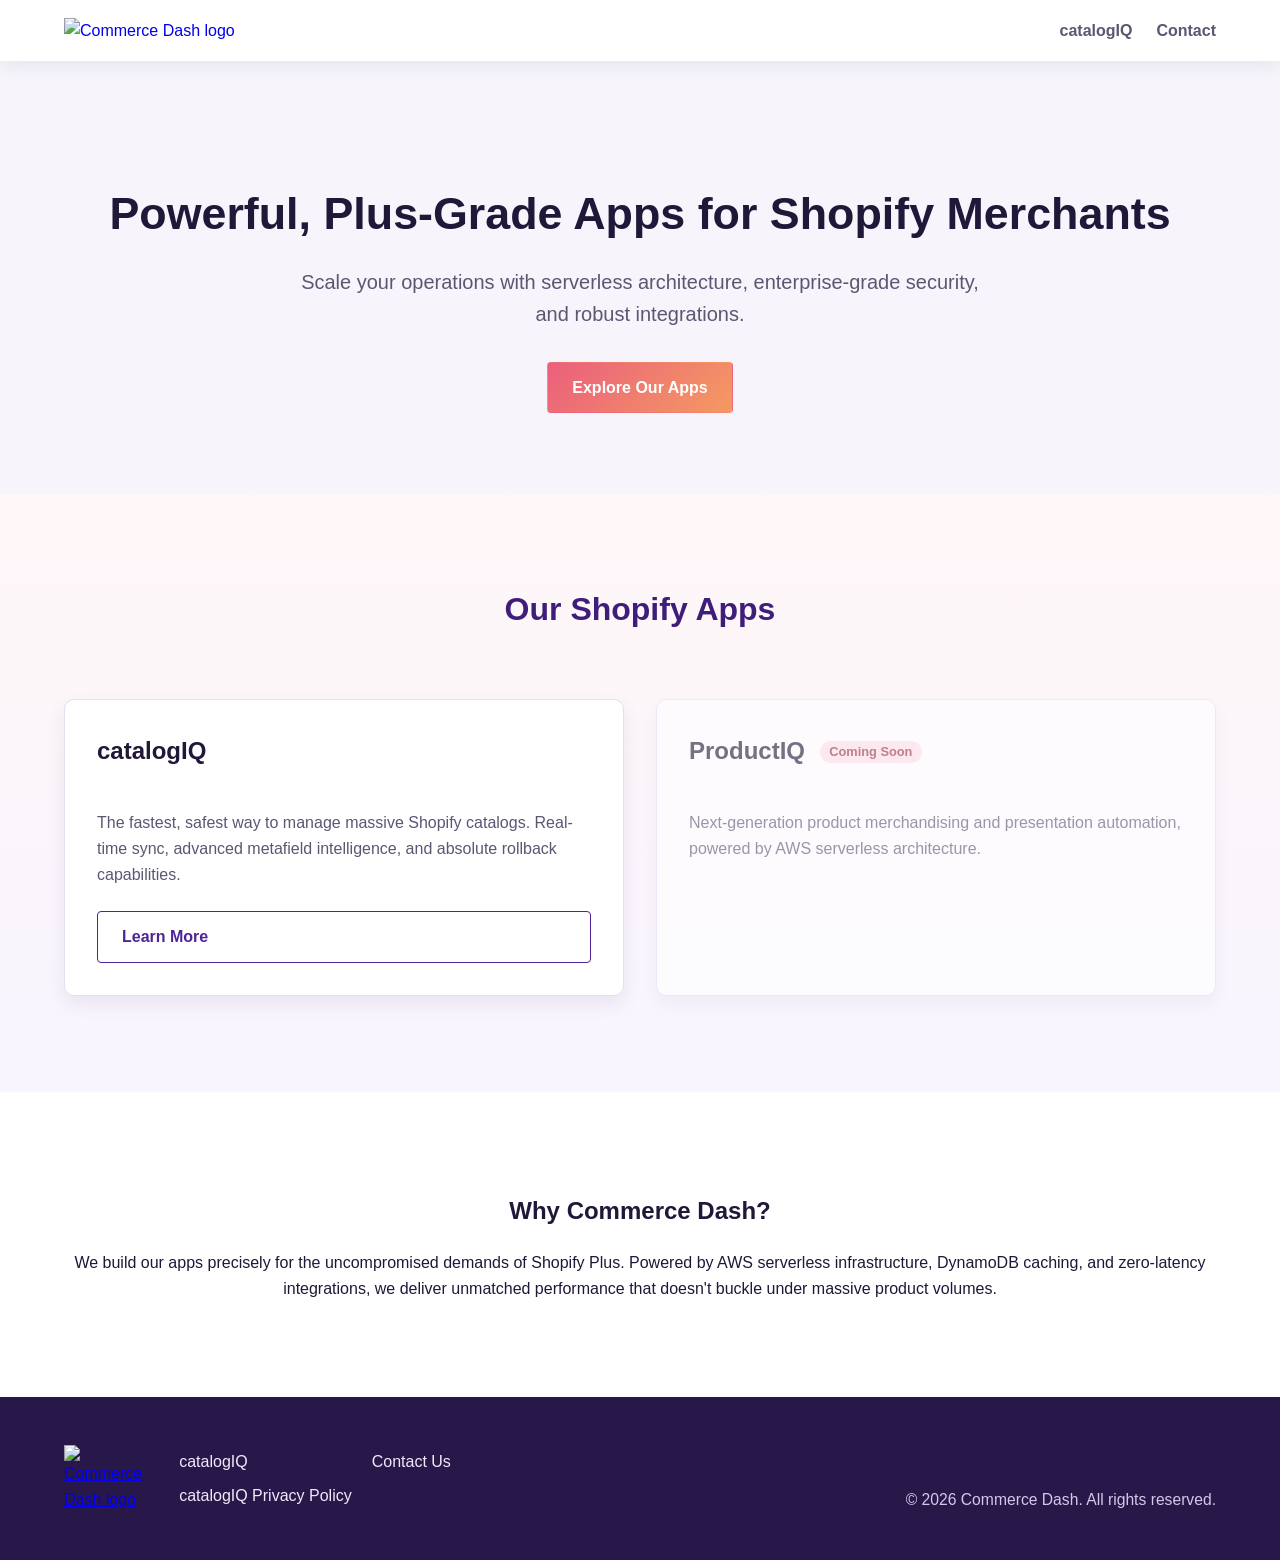
==== index.html @ b9444c56 "Refine footer layout and logo treatment" ====
<!DOCTYPE html>
<html lang="en">
<head>
    <meta charset="UTF-8">
    <meta name="viewport" content="width=device-width, initial-scale=1.0">
    <title>Commerce Dash | Powerful, Plus-Grade Apps for Shopify Merchants</title>
    <meta name="description" content="Discover premium Shopify apps built for scale by Commerce Dash. Explore catalogIQ for advanced bulk editing and seamless metafield management.">
    <link rel="stylesheet" href="./css/styles.css">
</head>
<body>
    <header class="site-header">
        <div class="container">
            <a href="/" class="brand-logo" aria-label="Commerce Dash home">
                <img src="./media/logo-horizontal.jpg" alt="Commerce Dash logo" class="brand-logo-image">
            </a>
            <nav class="main-nav" aria-label="Main Navigation">
                <ul>
                    <li><a href="./catalogiq/index.html">catalogIQ</a></li>
                    <li><a href="./contact.html">Contact</a></li>
                </ul>
            </nav>
        </div>
    </header>

    <main id="main-content">
        <section class="hero-section text-center">
            <div class="container">
                <h1 class="hero-title">Powerful, Plus-Grade Apps for Shopify Merchants</h1>
                <p class="hero-subtitle">Scale your operations with serverless architecture, enterprise-grade security, and robust integrations.</p>
                <div class="hero-actions">
                    <a href="./catalogiq/index.html" class="btn btn-primary">Explore Our Apps</a>
                </div>
            </div>
        </section>

        <section class="portfolio-section bg-light">
            <div class="container">
                <h2 class="section-title text-center">Our Shopify Apps</h2>
                <div class="grid cards-grid">
                    <article class="card">
                        <div class="card-content">
                            <h3>catalogIQ</h3>
                            <p>The fastest, safest way to manage massive Shopify catalogs. Real-time sync, advanced metafield intelligence, and absolute rollback capabilities.</p>
                            <a href="./catalogiq/index.html" class="btn btn-secondary">Learn More</a>
                        </div>
                    </article>
                    <article class="card placeholder-card">
                        <div class="card-content">
                            <h3>ProductIQ <span class="badge">Coming Soon</span></h3>
                            <p>Next-generation product merchandising and presentation automation, powered by AWS serverless architecture.</p>
                        </div>
                    </article>
                </div>
            </div>
        </section>
        
        <section class="value-prop-section text-center">
            <div class="container">
                <h2>Why Commerce Dash?</h2>
                <p>We build our apps precisely for the uncompromised demands of Shopify Plus. Powered by AWS serverless infrastructure, DynamoDB caching, and zero-latency integrations, we deliver unmatched performance that doesn't buckle under massive product volumes.</p>
            </div>
        </section>
    </main>

    <footer class="site-footer">
        <div class="container footer-grid">
            <div class="footer-left">
                <div class="footer-brand">
                    <a href="/" aria-label="Commerce Dash home">
                        <img src="./media/logo-1.png" alt="Commerce Dash logo" class="footer-logo-image">
                    </a>
                </div>
                <div class="footer-links">
                    <nav aria-label="Footer Navigation">
                        <ul>
                            <li><a href="./catalogiq/index.html">catalogIQ</a></li>
                            <li><a href="./contact.html">Contact Us</a></li>
                            <li><a href="./legal/catalogiq-privacy.html">catalogIQ Privacy Policy</a></li>
                        </ul>
                    </nav>
                </div>
            </div>
            <div class="footer-copy">
                <p>&copy; 2026 Commerce Dash. All rights reserved.</p>
            </div>
        </div>
    </footer>
    <script src="./js/scripts.js" defer></script>
</body>
</html>
---- css/styles.css ----
@font-face {
	font-family: 'Nunito Sans';
	src: url('../media/NunitoSans-VariableFont_YTLC,opsz,wdth,wght.ttf') format('truetype');
	font-weight: 200 900;
	font-style: normal;
	font-display: swap;
}

@font-face {
	font-family: 'Nunito Sans';
	src: url('../media/NunitoSans-Italic-VariableFont_YTLC,opsz,wdth,wght.ttf') format('truetype');
	font-weight: 200 900;
	font-style: italic;
	font-display: swap;
}

:root {
	--brand-primary: #4f2399;
	--brand-primary-dark: #3f1d7b;
	--brand-accent: #eb5f7d;
	--brand-warm: #f49a61;
	--text-main: #211738;
	--text-muted: #5e5573;
	--bg-page: #f7f5fb;
	--bg-soft: #fff1f4;
	--surface: #ffffff;
	--border-soft: #e6dff4;
	--success: #198754;
	--error: #b4233c;
}

body { font-family: 'Nunito Sans', 'Segoe UI', sans-serif; line-height: 1.6; margin: 0; padding: 0; background-color: var(--bg-page); color: var(--text-main); }
.container { width: 90%; max-width: 1200px; margin: 0 auto; padding: 0 15px; }
.site-header { background: rgba(255, 255, 255, 0.96); box-shadow: 0 4px 18px rgba(30, 12, 64, 0.08); padding: 1.1rem 0; width: 100%; top: 0; position: sticky; z-index: 1000; backdrop-filter: blur(6px); }
.site-header .container { display: flex; justify-content: space-between; align-items: center; }
.brand-logo { display: inline-flex; align-items: center; text-decoration: none; }
.brand-logo-image { display: block; width: clamp(180px, 26vw, 320px); height: auto; }
.brand-subline { font-weight: 700; color: var(--brand-primary); margin-left: 0.5rem; }
.main-nav ul { list-style: none; padding: 0; margin: 0; display: flex; gap: 1.5rem; }
.main-nav a { text-decoration: none; color: var(--text-muted); font-weight: 700; transition: color 0.2s; }
.main-nav a:hover { color: var(--brand-primary); }
.hero-section { padding: 5rem 0; text-align: center; }
.hero-title { font-size: 2.8rem; margin-bottom: 1rem; color: var(--text-main); font-weight: 800; }
.hero-subtitle { font-size: 1.25rem; color: var(--text-muted); max-width: 700px; margin: 0 auto 2rem; }
.btn { display: inline-block; padding: 0.75rem 1.5rem; border-radius: 4px; text-decoration: none; font-weight: 600; transition: background-color 0.2s, color 0.2s; cursor: pointer; border: 1px solid transparent; }
.btn-primary { background: linear-gradient(135deg, var(--brand-accent), var(--brand-warm)); color: #fff; border-color: transparent; }
.btn-primary:hover { background: linear-gradient(135deg, #df4f70, #ee8852); }
.btn-secondary { background-color: var(--surface); color: var(--brand-primary); border-color: var(--brand-primary); }
.btn-secondary:hover { background-color: #f6efff; }
.text-center { text-align: center; }
.grid { display: grid; gap: 2rem; }
.cards-grid { grid-template-columns: repeat(auto-fit, minmax(300px, 1fr)); padding: 2rem 0; }
.card { background: var(--surface); border-radius: 10px; box-shadow: 0 8px 20px rgba(39, 17, 87, 0.08); overflow: hidden; display: flex; flex-direction: column; border: 1px solid var(--border-soft); }
.card-content { padding: 2rem; flex: 1; display: flex; flex-direction: column; }
.card-content h3 { margin-top: 0; font-size: 1.5rem; color: var(--text-main); }
.card-content p { color: var(--text-muted); flex-grow: 1; margin-bottom: 1.5rem; }
.bg-light { background: linear-gradient(180deg, #fff7f7, #f8f5ff); padding: 4rem 0; }
.section-title { font-size: 2rem; margin-bottom: 2rem; color: var(--brand-primary-dark); }
.placeholder-card { opacity: 0.6; pointer-events: none; }
.badge { font-size: 0.8rem; background: #fce2e8; padding: 0.2rem 0.6rem; border-radius: 12px; vertical-align: middle; margin-left: 0.5rem; color: #9a2e48; }
.value-prop-section { padding: 5rem 0; background: var(--surface); }
.site-footer { background: #28184a; color: #d2c8e8; padding: 3rem 0; }
.footer-grid {
	display: grid;
	grid-template-columns: 1fr auto;
	align-items: end;
	gap: 1.5rem 2rem;
}

.footer-left {
	display: flex;
	align-items: center;
	gap: 1.6rem;
	min-width: 0;
}

.footer-brand { display: flex; align-items: center; }
.footer-logo-image { display: block; width: clamp(66px, 7vw, 96px); height: auto; }
.footer-links ul {
	list-style: none;
	padding: 0;
	margin: 0;
	display: grid;
	grid-template-columns: repeat(2, minmax(170px, auto));
	gap: 0.5rem 1.25rem;
}
.footer-links a { color: #efe9fb; text-decoration: none; transition: color 0.2s; }
.footer-links a:hover { color: #fff; }
.footer-copy {
	justify-self: end;
	align-self: end;
	text-align: right;
	color: #d2c8e8;
	font-size: 0.98rem;
}
.footer-copy p { margin: 0; }
form {  display: flex; flex-direction: column; gap: 1.5rem; max-width: 600px; margin: 0 auto; }
.form-group { display: flex; flex-direction: column; gap: 0.5rem; text-align: left; }
.form-group label { font-weight: 700; color: var(--text-main); }
.form-group input, .form-group textarea, .form-group select { padding: 0.75rem; border: 1px solid #cbbde8; border-radius: 6px; font-family: inherit; color: var(--text-main); }
.form-group input:focus, .form-group textarea:focus, .form-group select:focus { border-color: var(--brand-primary); outline: none; box-shadow: 0 0 0 3px rgba(79, 35, 153, 0.12); }
dl { background: var(--surface); padding: 2rem; border-radius: 8px; box-shadow: 0 6px 18px rgba(39, 17, 87, 0.08); }
dt { font-weight: 700; margin-top: 1.5rem; font-size: 1.2rem; }
dt:first-child { margin-top: 0; }
dd { margin: 0.5rem 0 0 0; color: var(--text-muted); }
table.comparison-table { width: 100%; border-collapse: collapse; background: var(--surface); box-shadow: 0 6px 16px rgba(39, 17, 87, 0.08); border-radius: 8px; overflow: hidden; margin-top: 2rem; }
.comparison-table th, .comparison-table td { padding: 1rem; text-align: left; border-bottom: 1px solid #ede5fb; }
.comparison-table th { background: #f8f3ff; font-weight: 700; color: var(--text-main); }
.comparison-table tr:last-child td { border-bottom: none; }
.comparison-table .check { color: var(--success); font-weight: bold; }
.comparison-table .cross { color: var(--error); }
.highlight-cell { background-color: #f4eefe; }
.breadcrumbs { padding: 1rem 0; font-size: 0.9rem; color: var(--text-muted); }
.breadcrumbs a { color: var(--brand-primary); text-decoration: none; }
.hero-catalogiq { padding: 6rem 0; background: linear-gradient(160deg, #fff7ef, #f6efff); }
.hero-catalogiq .hero-title { color: var(--brand-primary-dark); }

.catalog-tagline {
	font-weight: 700;
	color: var(--brand-primary);
}

.inline-panel {
	background: var(--surface);
	padding: 3rem;
	border-radius: 12px;
	box-shadow: 0 8px 24px rgba(39, 17, 87, 0.1);
	border: 1px solid var(--border-soft);
}

.feature-grid-two {
	grid-template-columns: 1fr 1fr;
	align-items: center;
	gap: 4rem;
}

.media-placeholder {
	background: #fff;
	padding: 4rem;
	text-align: center;
	border: 1px dashed #c9bcdf;
	border-radius: 8px;
	color: var(--text-muted);
}

.hero-actions-spaced {
	margin-bottom: 3rem;
}

.hero-actions .btn + .btn {
	margin-left: 1rem;
}

.video-placeholder {
	background: linear-gradient(145deg, #40206f, #241240);
	color: #fff;
	padding: 6rem;
	border-radius: 8px;
	max-width: 800px;
	margin: 0 auto;
	box-shadow: 0 10px 30px rgba(28, 11, 54, 0.22);
}

.social-proof-section {
	padding: 5rem 0;
}

.logos-placeholder {
	display: flex;
	justify-content: center;
	gap: 3rem;
	opacity: 0.5;
	margin: 3rem 0;
}

.testimonial-quote {
	font-size: 1.25rem;
	font-style: italic;
	color: var(--text-muted);
	max-width: 600px;
	margin: 0 auto;
	border-left: 4px solid var(--brand-accent);
	padding-left: 1.5rem;
	text-align: left;
}

.contact-compact-hero {
	padding-bottom: 2rem;
}

.section-pad-xl {
	padding: 5rem 0;
}

.section-pad-form {
	padding: 4rem 0 6rem;
}

.content-narrow {
	max-width: 700px;
}

.content-medium {
	max-width: 900px;
}

.overflow-auto {
	overflow-x: auto;
}

.final-verdict {
	margin-top: 5rem;
	max-width: 700px;
	margin-left: auto;
	margin-right: auto;
	text-align: left;
}

.cta-center {
	margin-top: 3rem;
	text-align: center;
}

.pricing-list {
	list-style: none;
	padding: 0;
	margin-bottom: 2rem;
}

.pricing-list li {
	margin-bottom: 0.5rem;
}

.tier-price {
	font-size: 2.5rem;
	color: var(--text-main);
}

.tier-price-accent {
	color: var(--brand-primary);
}

.tier-period {
	font-size: 1rem;
	color: var(--text-muted);
	font-weight: 500;
}

.tier-note {
	font-size: 0.95rem;
	margin-bottom: 2rem;
}

.tier-card-muted {
	border-top: 4px solid #ae9fcf;
}

.tier-card-plus {
	border-top: 4px solid var(--brand-primary-dark);
}

.tier-card-featured {
	border: 2px solid var(--brand-primary);
	box-shadow: 0 12px 26px rgba(79, 35, 153, 0.2);
	transform: translateY(-10px);
}

.tier-badge {
	background: var(--brand-primary);
	color: #fff;
	text-align: center;
	padding: 0.5rem;
	margin: -2rem -2rem 1.5rem;
	font-weight: bold;
	font-size: 0.85rem;
	text-transform: uppercase;
	letter-spacing: 1px;
}

.btn-block {
	display: block;
	text-align: center;
}

@media (max-width: 720px) {
	.site-header .container { gap: 1rem; }
	.main-nav ul { gap: 0.9rem; }
	.brand-logo-image { width: clamp(150px, 52vw, 240px); }
	.feature-grid-two { grid-template-columns: 1fr; gap: 2rem; }
	.hero-actions .btn + .btn { margin-left: 0; margin-top: 0.75rem; }
	.video-placeholder { padding: 2.4rem 1.2rem; }
	.footer-grid { grid-template-columns: 1fr; align-items: start; }
	.footer-left { flex-direction: column; align-items: flex-start; gap: 1rem; }
	.footer-links ul { grid-template-columns: 1fr; }
	.footer-copy { justify-self: start; text-align: left; }
}
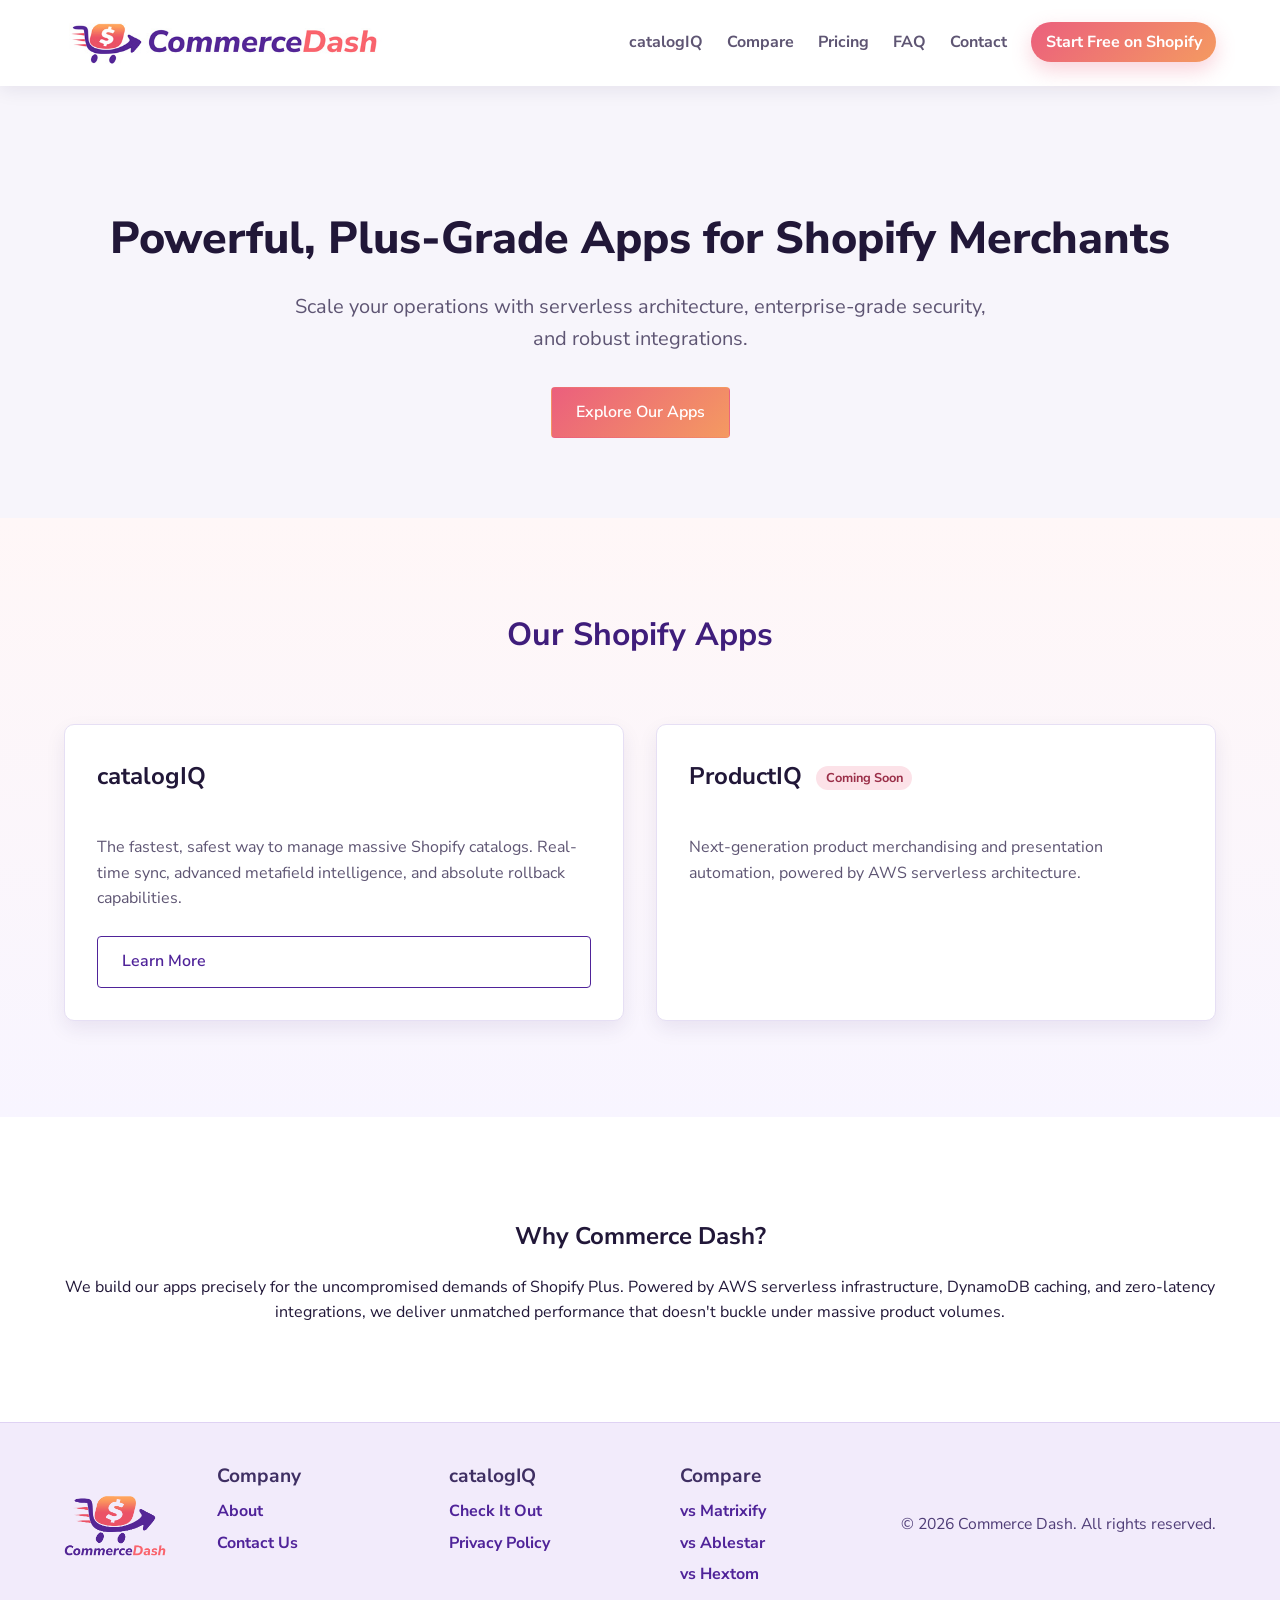
==== commit a1469191: "Unify site layout, improve nav/footer UX, and add motion" ====
--- a/index.html
+++ b/index.html
@@ -5,6 +5,13 @@
     <meta name="viewport" content="width=device-width, initial-scale=1.0">
     <title>Commerce Dash | Powerful, Plus-Grade Apps for Shopify Merchants</title>
     <meta name="description" content="Discover premium Shopify apps built for scale by Commerce Dash. Explore catalogIQ for advanced bulk editing and seamless metafield management.">
+    <link rel="canonical" href="https://www.commercedash.io/">
+    <meta property="og:type" content="website">
+    <meta property="og:title" content="Commerce Dash | Powerful, Plus-Grade Apps for Shopify Merchants">
+    <meta property="og:description" content="Discover premium Shopify apps built for scale by Commerce Dash. Explore catalogIQ for advanced bulk editing and seamless metafield management.">
+    <meta property="og:url" content="https://www.commercedash.io/">
+    <meta property="og:image" content="https://www.commercedash.io/media/logo-square.png">
+    <meta name="twitter:card" content="summary_large_image">
     <link rel="stylesheet" href="./css/styles.css">
 </head>
 <body>
@@ -16,7 +23,11 @@
             <nav class="main-nav" aria-label="Main Navigation">
                 <ul>
                     <li><a href="./catalogiq/index.html">catalogIQ</a></li>
+                    <li><a href="./catalogiq/compare.html">Compare</a></li>
+                    <li><a href="./catalogiq/pricing.html">Pricing</a></li>
+                    <li><a href="./faq.html">FAQ</a></li>
                     <li><a href="./contact.html">Contact</a></li>
+                    <li><a href="https://apps.shopify.com" class="nav-cta" target="_blank" rel="noopener noreferrer">Start Free on Shopify</a></li>
                 </ul>
             </nav>
         </div>
@@ -54,7 +65,7 @@
             </div>
         </section>
         
-        <section class="value-prop-section text-center">
+        <section id="about" class="value-prop-section text-center">
             <div class="container">
                 <h2>Why Commerce Dash?</h2>
                 <p>We build our apps precisely for the uncompromised demands of Shopify Plus. Powered by AWS serverless infrastructure, DynamoDB caching, and zero-latency integrations, we deliver unmatched performance that doesn't buckle under massive product volumes.</p>
@@ -64,22 +75,47 @@
 
     <footer class="site-footer">
         <div class="container footer-grid">
-            <div class="footer-left">
+            <div class="footer-logo-col">
                 <div class="footer-brand">
                     <a href="/" aria-label="Commerce Dash home">
-                        <img src="./media/logo-1.png" alt="Commerce Dash logo" class="footer-logo-image">
+                        <img src="./media/logo-square.png" alt="Commerce Dash logo" class="footer-logo-image">
                     </a>
                 </div>
+            </div>
+            <div class="footer-app-col">
+                <h4>Company</h4>
                 <div class="footer-links">
-                    <nav aria-label="Footer Navigation">
+                    <nav aria-label="Footer Company Links">
                         <ul>
-                            <li><a href="./catalogiq/index.html">catalogIQ</a></li>
+                            <li><a href="./index.html#about">About</a></li>
                             <li><a href="./contact.html">Contact Us</a></li>
-                            <li><a href="./legal/catalogiq-privacy.html">catalogIQ Privacy Policy</a></li>
                         </ul>
                     </nav>
                 </div>
             </div>
+            <div class="footer-app-col">
+                <h4>catalogIQ</h4>
+                <div class="footer-links">
+                    <nav aria-label="Footer Navigation">
+                        <ul>
+                            <li><a href="./catalogiq/index.html">Check It Out</a></li>
+                                <li><a href="./legal/catalogiq-privacy.html">Privacy Policy</a></li>
+                        </ul>
+                    </nav>
+                </div>
+            </div>
+                <div class="footer-app-col">
+                    <h4>Compare</h4>
+                    <div class="footer-links">
+                        <nav aria-label="Footer Compare Links">
+                            <ul>
+                                <li><a href="./catalogiq/compare.html">vs Matrixify</a></li>
+                                <li><a href="./catalogiq/compare.html">vs Ablestar</a></li>
+                                <li><a href="./catalogiq/compare.html">vs Hextom</a></li>
+                            </ul>
+                        </nav>
+                    </div>
+                </div>
             <div class="footer-copy">
                 <p>&copy; 2026 Commerce Dash. All rights reserved.</p>
             </div>
--- a/css/styles.css
+++ b/css/styles.css
@@ -36,17 +36,46 @@
 .brand-logo { display: inline-flex; align-items: center; text-decoration: none; }
 .brand-logo-image { display: block; width: clamp(180px, 26vw, 320px); height: auto; }
 .brand-subline { font-weight: 700; color: var(--brand-primary); margin-left: 0.5rem; }
+.nav-toggle {
+	display: none;
+	border: 1px solid #d8caef;
+	background: #fff;
+	color: var(--brand-primary-dark);
+	font-weight: 800;
+	font-family: inherit;
+	padding: 0.45rem 0.7rem;
+	border-radius: 8px;
+	cursor: pointer;
+}
+.nav-toggle:hover {
+	background: #f8f2ff;
+}
 .main-nav ul { list-style: none; padding: 0; margin: 0; display: flex; gap: 1.5rem; }
 .main-nav a { text-decoration: none; color: var(--text-muted); font-weight: 700; transition: color 0.2s; }
 .main-nav a:hover { color: var(--brand-primary); }
+.main-nav .nav-cta {
+	color: #fff;
+	background: linear-gradient(135deg, var(--brand-accent), var(--brand-warm));
+	padding: 0.55rem 0.9rem;
+	border-radius: 999px;
+	box-shadow: 0 8px 20px rgba(235, 95, 125, 0.28);
+	transition: transform 0.25s ease, box-shadow 0.25s ease, filter 0.25s ease;
+}
+.main-nav .nav-cta:hover {
+	color: #fff;
+	transform: translateY(-1px);
+	box-shadow: 0 12px 24px rgba(235, 95, 125, 0.34);
+	filter: saturate(1.04);
+}
 .hero-section { padding: 5rem 0; text-align: center; }
 .hero-title { font-size: 2.8rem; margin-bottom: 1rem; color: var(--text-main); font-weight: 800; }
 .hero-subtitle { font-size: 1.25rem; color: var(--text-muted); max-width: 700px; margin: 0 auto 2rem; }
-.btn { display: inline-block; padding: 0.75rem 1.5rem; border-radius: 4px; text-decoration: none; font-weight: 600; transition: background-color 0.2s, color 0.2s; cursor: pointer; border: 1px solid transparent; }
+.btn { display: inline-block; padding: 0.75rem 1.5rem; border-radius: 4px; text-decoration: none; font-weight: 600; transition: background-color 0.2s, color 0.2s, transform 0.25s ease, box-shadow 0.25s ease; cursor: pointer; border: 1px solid transparent; }
 .btn-primary { background: linear-gradient(135deg, var(--brand-accent), var(--brand-warm)); color: #fff; border-color: transparent; }
 .btn-primary:hover { background: linear-gradient(135deg, #df4f70, #ee8852); }
 .btn-secondary { background-color: var(--surface); color: var(--brand-primary); border-color: var(--brand-primary); }
 .btn-secondary:hover { background-color: #f6efff; }
+.btn:hover { transform: translateY(-1px); box-shadow: 0 10px 20px rgba(45, 18, 92, 0.12); }
 .text-center { text-align: center; }
 .grid { display: grid; gap: 2rem; }
 .cards-grid { grid-template-columns: repeat(auto-fit, minmax(300px, 1fr)); padding: 2rem 0; }
@@ -59,41 +88,104 @@
 .placeholder-card { opacity: 0.6; pointer-events: none; }
 .badge { font-size: 0.8rem; background: #fce2e8; padding: 0.2rem 0.6rem; border-radius: 12px; vertical-align: middle; margin-left: 0.5rem; color: #9a2e48; }
 .value-prop-section { padding: 5rem 0; background: var(--surface); }
-.site-footer { background: #28184a; color: #d2c8e8; padding: 3rem 0; }
+.site-footer {
+	background: #f2ebfb;
+	color: #3f2f63;
+	padding: 2.4rem 0;
+	border-top: 1px solid #dfd2f3;
+}
 .footer-grid {
 	display: grid;
-	grid-template-columns: 1fr auto;
-	align-items: end;
-	gap: 1.5rem 2rem;
-}
-
-.footer-left {
+	grid-template-columns: auto 1fr 1fr 1fr auto;
+	align-items: center;
+	gap: 1.5rem 2.5rem;
+}
+.footer-logo-col {
 	display: flex;
 	align-items: center;
-	gap: 1.6rem;
-	min-width: 0;
-}
-
+}
 .footer-brand { display: flex; align-items: center; }
-.footer-logo-image { display: block; width: clamp(66px, 7vw, 96px); height: auto; }
+.footer-logo-image { display: block; width: clamp(74px, 8vw, 112px); height: auto; }
+.footer-app-col {
+	justify-self: center;
+	text-align: left;
+	min-width: 170px;
+	align-self: start;
+}
+.footer-app-col h4 {
+	margin: 0 0 0.45rem;
+	font-size: 1.2rem;
+	color: #3f2f63;
+}
 .footer-links ul {
 	list-style: none;
 	padding: 0;
 	margin: 0;
 	display: grid;
-	grid-template-columns: repeat(2, minmax(170px, auto));
-	gap: 0.5rem 1.25rem;
-}
-.footer-links a { color: #efe9fb; text-decoration: none; transition: color 0.2s; }
-.footer-links a:hover { color: #fff; }
+	grid-template-columns: 1fr;
+	gap: 0.35rem;
+}
+.footer-links a { color: #4f2399; text-decoration: none; transition: color 0.2s; font-weight: 700; }
+.footer-links a:hover { color: #331967; }
 .footer-copy {
 	justify-self: end;
-	align-self: end;
 	text-align: right;
-	color: #d2c8e8;
+	color: #4f3d77;
 	font-size: 0.98rem;
 }
 .footer-copy p { margin: 0; }
+
+/* Motion system */
+.site-header {
+	animation: headerSlideIn 0.55s ease both;
+}
+
+.hero-section,
+.hero-catalogiq {
+	animation: fadeRiseIn 0.65s ease both;
+}
+
+.card {
+	transition: transform 0.35s ease, box-shadow 0.35s ease;
+}
+
+.card:hover {
+	transform: translateY(-4px);
+	box-shadow: 0 14px 28px rgba(39, 17, 87, 0.14);
+}
+
+.reveal-on-scroll {
+	opacity: 0;
+	transform: translateY(18px);
+	transition: opacity 0.65s ease, transform 0.65s cubic-bezier(0.22, 0.61, 0.36, 1);
+}
+
+.reveal-on-scroll.is-visible {
+	opacity: 1;
+	transform: translateY(0);
+}
+
+@keyframes fadeRiseIn {
+	from {
+		opacity: 0;
+		transform: translateY(16px);
+	}
+	to {
+		opacity: 1;
+		transform: translateY(0);
+	}
+}
+
+@keyframes headerSlideIn {
+	from {
+		opacity: 0;
+		transform: translateY(-10px);
+	}
+	to {
+		opacity: 1;
+		transform: translateY(0);
+	}
+}
 form {  display: flex; flex-direction: column; gap: 1.5rem; max-width: 600px; margin: 0 auto; }
 .form-group { display: flex; flex-direction: column; gap: 0.5rem; text-align: left; }
 .form-group label { font-weight: 700; color: var(--text-main); }
@@ -110,8 +202,51 @@
 .comparison-table .check { color: var(--success); font-weight: bold; }
 .comparison-table .cross { color: var(--error); }
 .highlight-cell { background-color: #f4eefe; }
-.breadcrumbs { padding: 1rem 0; font-size: 0.9rem; color: var(--text-muted); }
+.breadcrumbs {
+	padding: 0.65rem 0;
+	font-size: 0.82rem;
+	color: #7a6a9d;
+	letter-spacing: 0.01em;
+}
+.breadcrumbs .crumb {
+	display: inline-flex;
+	align-items: center;
+	gap: 0.35rem;
+	background: rgba(255, 255, 255, 0.72);
+	border: 1px solid #e8dcf7;
+	border-radius: 999px;
+	padding: 0.32rem 0.65rem;
+	backdrop-filter: blur(1px);
+}
 .breadcrumbs a { color: var(--brand-primary); text-decoration: none; }
+
+.legal-page {
+	padding: 2rem 0 4rem;
+}
+
+.legal-content {
+	background: var(--surface);
+	border: 1px solid var(--border-soft);
+	border-radius: 12px;
+	box-shadow: 0 8px 24px rgba(39, 17, 87, 0.08);
+	padding: 1.8rem 1.4rem;
+}
+
+.legal-content h1,
+.legal-content h2,
+.legal-content h3 {
+	color: var(--text-main);
+	line-height: 1.25;
+}
+
+.legal-content h2 {
+	margin-top: 1.8rem;
+}
+
+.legal-content p,
+.legal-content li {
+	color: var(--text-muted);
+}
 .hero-catalogiq { padding: 6rem 0; background: linear-gradient(160deg, #fff7ef, #f6efff); }
 .hero-catalogiq .hero-title { color: var(--brand-primary-dark); }
 
@@ -289,8 +424,65 @@
 	.feature-grid-two { grid-template-columns: 1fr; gap: 2rem; }
 	.hero-actions .btn + .btn { margin-left: 0; margin-top: 0.75rem; }
 	.video-placeholder { padding: 2.4rem 1.2rem; }
-	.footer-grid { grid-template-columns: 1fr; align-items: start; }
-	.footer-left { flex-direction: column; align-items: flex-start; gap: 1rem; }
-	.footer-links ul { grid-template-columns: 1fr; }
+	.footer-grid { grid-template-columns: 1fr; align-items: start; text-align: left; }
+	.footer-logo-col { justify-content: flex-start; }
+	.footer-app-col { justify-self: start; text-align: left; }
 	.footer-copy { justify-self: start; text-align: left; }
 }
+
+@media (max-width: 980px) {
+	.site-header .container {
+		position: relative;
+	}
+	.nav-toggle {
+		display: inline-flex;
+		align-items: center;
+		justify-content: center;
+	}
+	.main-nav {
+		display: none;
+		position: absolute;
+		top: calc(100% + 10px);
+		right: 14px;
+		min-width: min(88vw, 360px);
+		background: #fff;
+		border: 1px solid #e4d9f7;
+		border-radius: 12px;
+		box-shadow: 0 14px 26px rgba(39, 17, 87, 0.15);
+		padding: 0.8rem;
+		z-index: 1002;
+	}
+	.main-nav.is-open {
+		display: block;
+	}
+	.main-nav ul {
+		gap: 0.35rem;
+		flex-direction: column;
+		align-items: stretch;
+	}
+	.main-nav a {
+		font-size: 0.96rem;
+		display: block;
+		padding: 0.45rem 0.5rem;
+		border-radius: 8px;
+	}
+	.main-nav a:hover {
+		background: #f6efff;
+	}
+	.main-nav .nav-cta {
+		padding: 0.55rem 0.75rem;
+		text-align: center;
+	}
+}
+
+@media (prefers-reduced-motion: reduce) {
+	* {
+		animation: none !important;
+		transition: none !important;
+		scroll-behavior: auto !important;
+	}
+	.reveal-on-scroll {
+		opacity: 1;
+		transform: none;
+	}
+}
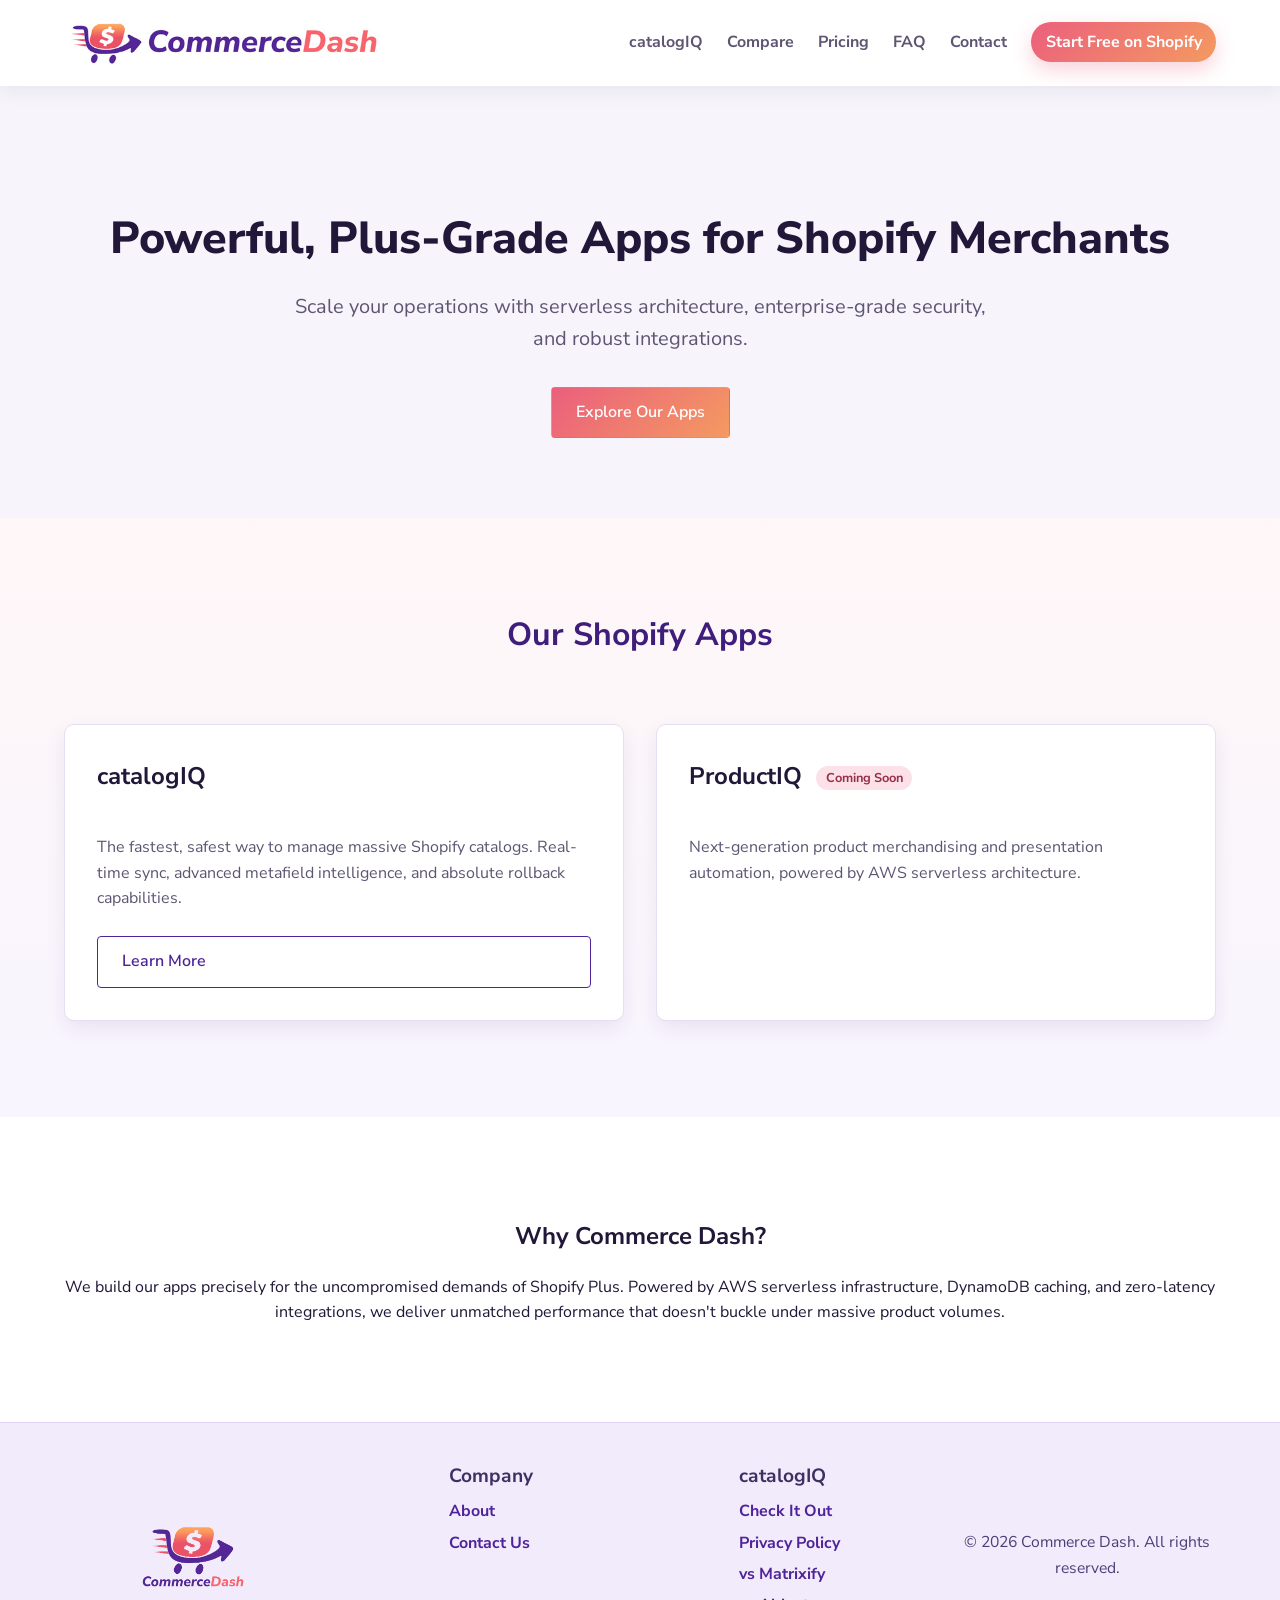
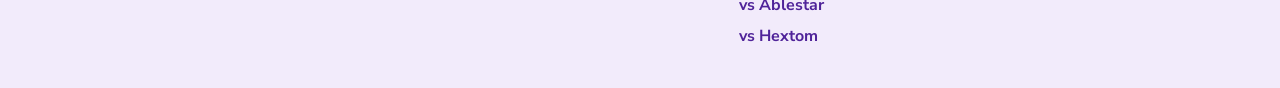
==== commit beb7dfae: "Refine footer layout and remove HubSpot embed" ====
--- a/index.html
+++ b/index.html
@@ -73,7 +73,7 @@
         </section>
     </main>
 
-    <footer class="site-footer">
+        <footer class="site-footer">
         <div class="container footer-grid">
             <div class="footer-logo-col">
                 <div class="footer-brand">
@@ -99,23 +99,14 @@
                     <nav aria-label="Footer Navigation">
                         <ul>
                             <li><a href="./catalogiq/index.html">Check It Out</a></li>
-                                <li><a href="./legal/catalogiq-privacy.html">Privacy Policy</a></li>
+                            <li><a href="./legal/catalogiq-privacy.html">Privacy Policy</a></li>
+                            <li><a href="./catalogiq/compare.html">vs Matrixify</a></li>
+                            <li><a href="./catalogiq/compare.html">vs Ablestar</a></li>
+                            <li><a href="./catalogiq/compare.html">vs Hextom</a></li>
                         </ul>
                     </nav>
                 </div>
             </div>
-                <div class="footer-app-col">
-                    <h4>Compare</h4>
-                    <div class="footer-links">
-                        <nav aria-label="Footer Compare Links">
-                            <ul>
-                                <li><a href="./catalogiq/compare.html">vs Matrixify</a></li>
-                                <li><a href="./catalogiq/compare.html">vs Ablestar</a></li>
-                                <li><a href="./catalogiq/compare.html">vs Hextom</a></li>
-                            </ul>
-                        </nav>
-                    </div>
-                </div>
             <div class="footer-copy">
                 <p>&copy; 2026 Commerce Dash. All rights reserved.</p>
             </div>
--- a/css/styles.css
+++ b/css/styles.css
@@ -96,20 +96,20 @@
 }
 .footer-grid {
 	display: grid;
-	grid-template-columns: auto 1fr 1fr 1fr auto;
+	grid-template-columns: repeat(4, minmax(0, 1fr));
 	align-items: center;
 	gap: 1.5rem 2.5rem;
 }
 .footer-logo-col {
 	display: flex;
 	align-items: center;
+	justify-self: center;
 }
 .footer-brand { display: flex; align-items: center; }
 .footer-logo-image { display: block; width: clamp(74px, 8vw, 112px); height: auto; }
 .footer-app-col {
 	justify-self: center;
 	text-align: left;
-	min-width: 170px;
 	align-self: start;
 }
 .footer-app-col h4 {
@@ -128,8 +128,8 @@
 .footer-links a { color: #4f2399; text-decoration: none; transition: color 0.2s; font-weight: 700; }
 .footer-links a:hover { color: #331967; }
 .footer-copy {
-	justify-self: end;
-	text-align: right;
+	justify-self: center;
+	text-align: center;
 	color: #4f3d77;
 	font-size: 0.98rem;
 }
